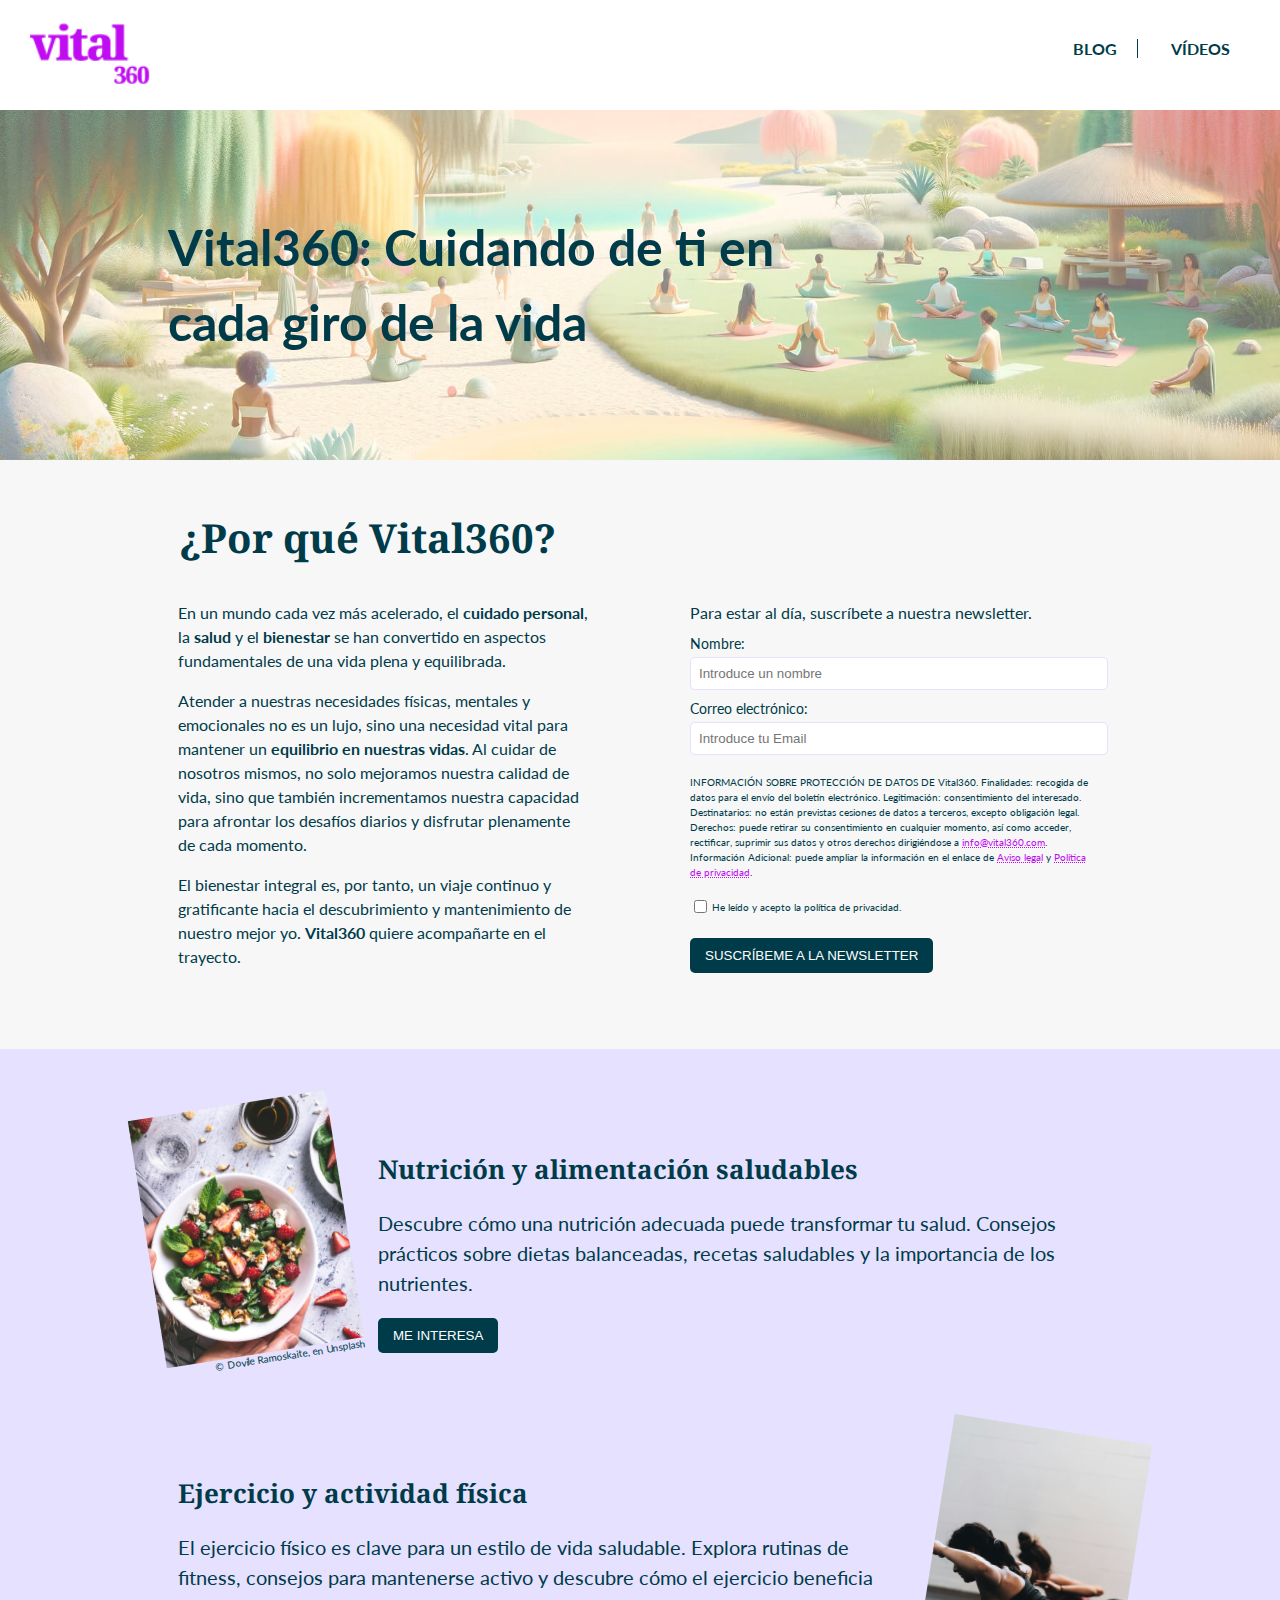
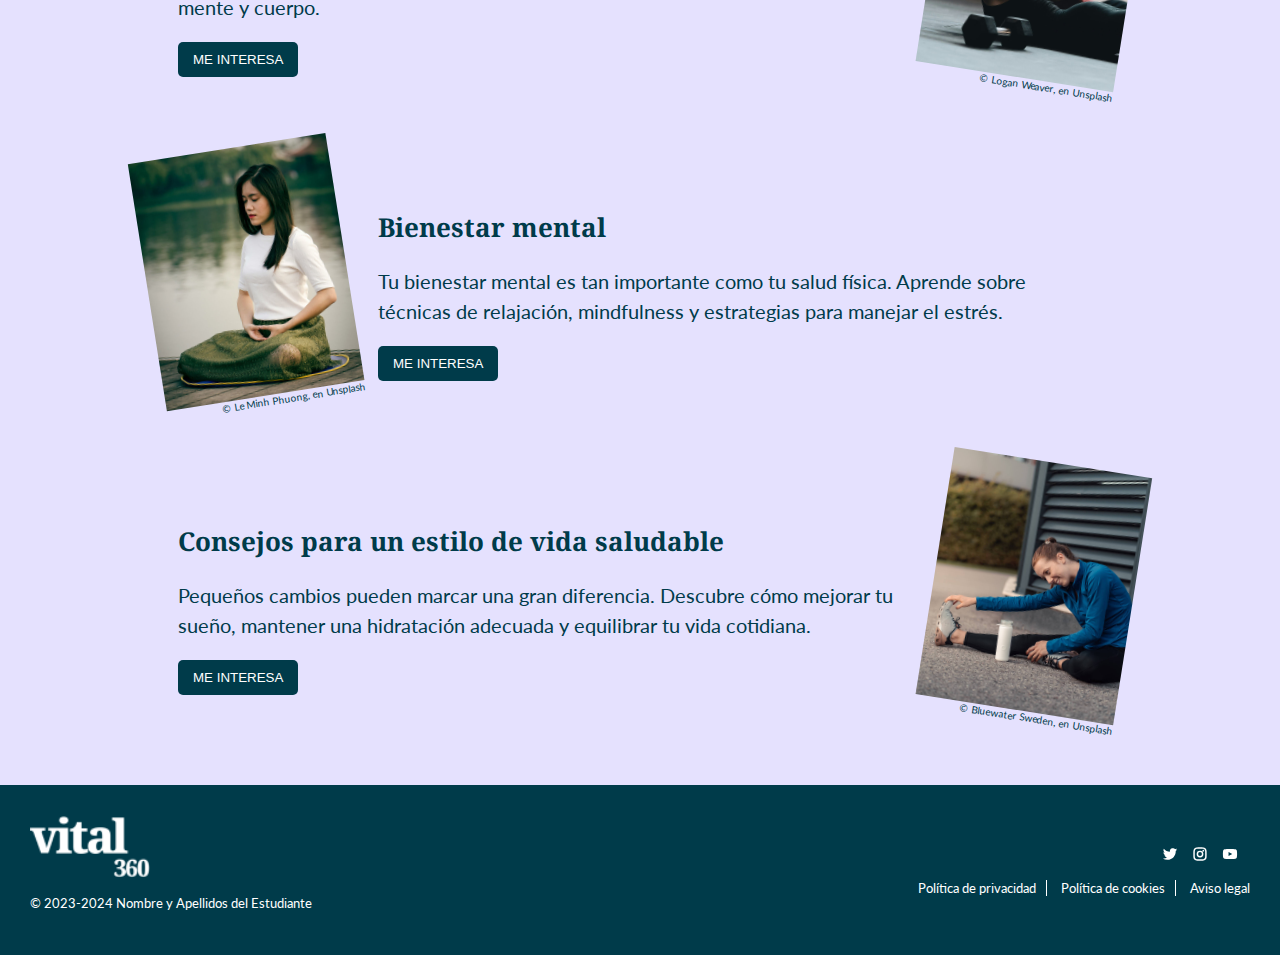
==== index.html @ b52afa06 "Add files via upload" ====
<!DOCTYPE html>
<html lang="es">

<head>
    <meta charset="UTF-8">
    <meta name="viewport" content="width=device-width, initial-scale=1.0">
    <link rel="stylesheet" href="css/styles.css">
    <link rel="stylesheet" href="https://fonts.googleapis.com/css2?family=Lato:wght@400;700;900&family=Noto+Serif:wght@400;700;900&display=swap">
    <meta name="description" content="Descripción breve de tu sitio web">
    <title>Vital360 - Tu Fuente de Salud y Bienestar</title>
    <link rel="icon" href="images/favicon.png" type="image/png">
</head>

<body>

    <header class="content">
        <div class="logo">
            <a href="index.html"><img src="images/logoVital360.svg" alt="Vital360 Logo"></a>
        </div>
        <nav>
            <ul>
                <li><a href="blog.html">Blog</a></li>
                <li><a href="videos.html">Vídeos</a></li>
            </ul>
        </nav>
    </header>

    <main>
        
        <div class="banner-section">
            <div class="banner-image-container">
                <img src="images/hero-image-home.jpg" alt="Hero Image">
            </div>
            <div class="banner-text">
                <p>Vital360: Cuidando de ti en cada giro de la vida</p>
            </div>
        </div>
        <h1 class="section-title">¿Por qué Vital360?</h1>

        <div class="content-section">

            <div class="column">
                <p>En un mundo cada vez más acelerado, el <b>cuidado personal</b>, la <b>salud</b> y el 
                    <b>bienestar</b> se han convertido en aspectos fundamentales de una vida plena y 
                    equilibrada. </p><p>
                    Atender a nuestras necesidades físicas, mentales y emocionales no es un lujo, 
                    sino una necesidad vital para mantener un <b>equilibrio en nuestras vidas</b>. Al 
                    cuidar de nosotros mismos, no solo mejoramos nuestra calidad de vida, sino 
                    que también incrementamos nuestra capacidad para afrontar los desafíos 
                    diarios y disfrutar plenamente de cada momento. </p> <p>
                    El bienestar integral es, por tanto, un viaje continuo y gratificante hacia el 
                    descubrimiento y mantenimiento de nuestro mejor yo.  <b>Vital360</b> quiere 
                    acompañarte en el trayecto.</p>
            </div>
            <div class="column">
                <form>
                    <p>Para estar al día, suscríbete a nuestra newsletter.</p>
                    <label for="nombre">Nombre:</label>
                    <input type="text" id="nombre" placeholder="Introduce un nombre">
    
                    <label for="email">Correo electrónico:</label>
                    <input type="email" id="email" placeholder="Introduce tu Email">
    
                    <p class="info">INFORMACIÓN SOBRE PROTECCIÓN DE DATOS DE Vital360. 
                        Finalidades: recogida de datos para el envío del boletín electrónico. 
                        Legitimación: consentimiento del interesado. Destinatarios: no están 
                        previstas cesiones de datos a terceros, excepto obligación legal. 
                        Derechos: puede retirar su consentimiento en cualquier momento, así 
                        como acceder, rectificar, suprimir sus datos y otros derechos 
                        dirigiéndose a <a href="mailto:info@vital360.com" target="_blank">info@vital360.com</a>. Información Adicional: puede ampliar 
                        la información en el enlace de <a href="#" target="_blank">Aviso legal</a> y <a href="#" target="_blank">Política de privacidad</a>.</p>
    
                        <label class="checkbox-label">
                            <input type="checkbox" required>
                            He leído y acepto la política de privacidad.
                        </label>
    
                    <button type="submit" >Suscríbeme a la newsletter</button>
                </form>
            </div>
        </div>

            
            <div class="special-grid">

                <div class="special-section">
                    <div class="rotated-image">
                        <img src="images/home-bloc1.jpg" alt="Imagen 1">
                        <p>Dovile Ramoskaite, en Unsplash</p>
                    </div>
                    <div class="special-content">
                        <h2>Nutrición y alimentación saludables</h2>
                        <p>Descubre cómo una nutrición adecuada puede transformar tu salud. Consejos 
                            prácticos sobre dietas balanceadas, recetas saludables y la importancia de los 
                            nutrientes.
                        </p>
                        <a href="#" target="_blank">
                            <button>Me interesa</button>
                        </a>
                    </div>
                </div>
            
                <div class="special-section reverse ">

                    <div class="special-content">
                        <h2>Ejercicio y actividad física</h2>
                        <p>El ejercicio físico es clave para un estilo de vida saludable. Explora rutinas de 
                            fitness, consejos para mantenerse activo y descubre cómo el ejercicio beneficia 
                            mente y cuerpo.                            
                        </p>
                        <a href="#" target="_blank">
                            <button>Me interesa</button>
                        </a>                    </div>
                    <div class="rotated-image reverse">
                        <img src="images/home-bloc2.jpg" alt="Imagen 2">
                        <p>Logan Weaver, en Unsplash</p>
                    </div>
                </div>

                <div class="special-section">
                    <div class="rotated-image">
                        <img src="images/home-bloc3.jpg" alt="Imagen 1">
                        <p>Le Minh Phuong, en Unsplash</p>
                    </div>
                    <div class="special-content">
                        <h2>Bienestar mental</h2>
                        <p>Tu bienestar mental es tan importante como tu salud física. Aprende sobre 
                            técnicas de relajación, mindfulness y estrategias para manejar el estrés.
                        </p>
                        <a href="#" target="_blank">
                            <button>Me interesa</button>
                        </a>
                    </div>
                </div>
            
                <div class="special-section reverse ">

                    <div class="special-content">
                        <h2>Consejos para un estilo de vida saludable</h2>
                        <p>Pequeños cambios pueden marcar una gran diferencia. Descubre cómo 
                            mejorar tu sueño, mantener una hidratación adecuada y equilibrar tu vida 
                            cotidiana.                           
                        </p>
                        <a href="#" target="_blank">
                            <button>Me interesa</button>
                        </a>                    </div>
                    <div class="rotated-image reverse">
                        <img src="images/home-bloc4.jpg" alt="Imagen 2">
                        <p>Bluewater Sweden, en Unsplash</p>
                    </div>
                </div>

            </div>
            
        
    </main>

<footer class="content">
        
        <div class="footer-info">
            <div class="logo">
                <img src="images/logoVital360-n.svg" alt="Vital360 Logo">
            </div>
                <p>&copy; 2023-2024 Nombre y Apellidos del Estudiante</p>
        </div>
        <div class="footer-menu">
            <div class="social-menu">
                <a href="#" target="_blank"><img src="images/twitter.svg" alt="Twitter"></a>
                <a href="#" target="_blank"><img src="images/instagram.svg" alt="Instagram"></a>
                <a href="#" target="_blank"><img src="images/youtube.svg" alt="YouTube"></a>
            </div>
            <div class="legal-menu">
                <a href="#" target="_blank">Política de privacidad</a>
                <a href="#" target="_blank">Política de cookies</a>
                <a href="#" target="_blank">Aviso legal</a>
            </div>
        </div>
    </footer>
</body>

</html>
---- css/styles.css ----
body {
    background-color: rgb(247, 247, 247);
    margin: 0;
    padding: 0;
    font-family: 'Lato', sans-serif;
}

.content {
    padding: 30px; 
}

header {
    background-color: white; 
    padding: 15px 0;
    display: flex;
    justify-content: space-between;
    align-items: center;
    max-height: 50px;
}

header nav ul li:not(:last-child) a {
    margin-right: 1px;
    border-right: 1px solid rgb(0, 59, 74); 
    padding-right: 20px;
}

header a {
    color: rgb(0, 59, 74); 
    text-transform: uppercase;
    font-weight: bold;
}

header a:hover {
    color: rgb(191, 12, 240); 
}

h1 {
    color: rgb(0, 59, 74);
    font-size: 32px;
    margin-top: 20px; 
    margin-left: 10px; 
    font-family: 'Noto Serif', serif; 
}

h2, h3 {
    font-family: 'Noto Serif', serif;
    font-weight: bold;
}

p, ul li {
    line-height: 1.5;
}

.logo img {
    width: 120px;
}

nav ul {
    list-style: none;
    display: flex;
}

nav ul li {
    margin-right: 20px;
}

nav ul li a {
    text-decoration: none;
}

.main {
    padding: 20px;
}


/* index */

.banner-section {
    position: relative;
    overflow: hidden;
    max-height: 500px;
    margin-bottom: -120px;
    z-index: -1;
}

.banner-image-container {
    height: 500px;
    overflow: hidden;
}

.banner-image-container img {
    width: 100%;
    height: 100%;
    object-fit: cover; 
    object-position: center center;
    transform: translateY(-30%);
}

.banner-text {
    position: absolute;
    top: 35%;
    left: 35%;
    transform: translate(-50%, -50%);
    font-size: 50px;
    color: rgb(0, 59, 74);
    font-weight: bolder;
    word-wrap: break-word;
    margin-left: 40px;
    width: 50%; 
}

@media (max-width: 900px) {
    .banner-image-container {
        height: 500px; 
    }
    .banner-text {
        font-size: 50px;
        font-weight: bolder;
        margin-left: 0px;
        width: auto; 
    }

}

@media (max-width: 600px) {
    .banner-image-container {
        height: 500px; 
    }
    .banner-text {
        font-size: 45px;
        font-weight: bolder;
        margin-left: 0px;
    }

}

/* formulario */

.content-section {
    display: flex;
    justify-content: center; 
    margin-right: 10vw;
    margin-left: 10vw;
    margin-bottom: 100px;
}

.content-section a {
    color: rgb(191, 12, 240);
    text-decoration: underline dotted;
}

.content-section a:hover {
    color: rgb(0, 59, 74);
    text-decoration: underline dotted;
    transition: color 0.3s ease;
}

.content-section .column {
    flex: 1;
    margin: 0 50px; 
}

.section-title {
    color: rgb(0, 59, 74);
    font-size: 40px; 
    margin-bottom: 20px; 
    margin-left: 14%;
}

.content-section form {
    max-width: 400px;
}

.content-section label {
    display: flex;
    margin-bottom: 5px;
    color: rgb(0, 59, 74);
    font-size: 14px;
}

.content-section label.checkbox-label {
    display: flex;
    margin-bottom: 5px;
    align-items: center; 
    color: rgb(0, 59, 74);
    font-size: 10px;
}

.content-section label.checkbox-label input[type="checkbox"] {
    width: auto;
    margin-right: 5px;
    margin-top: 10px;
    margin-bottom: 10px;
}

.content-section input {
    width: 100%;
    padding: 8px;
    margin-bottom: 10px;
    border: 1px solid rgb(229, 225, 254);
    border-radius: 5px;
}

.content-section p {
    color: rgb(0, 59, 74);
    font-size: 16px;
    margin-bottom: 10px;
}

.content-section .info {
    color: rgb(0, 59, 74);
    font-size: 10px;
    margin-bottom: 10px;
}

.content-section button {
    margin-top: 10px;
    background-color: rgb(0, 59, 74);
    color: white;
    padding: 10px 15px;
    border: none;
    cursor: pointer;
    text-transform: uppercase;
    border-radius: 5px;
}

.content-section button:hover {
    background-color: rgb(191, 12, 240);
}

@media (max-width: 900px) {
    .content-section {
        flex-direction: column; 
        align-items: flex-start; 
        margin-right: 0; 
        margin-left: 20px; 
    }

    .content-section .column {
        margin: 0; 
    }
    .section-title {
        color: rgb(0, 59, 74);
        font-size: 40px; 
        margin-bottom: 20px; 
        margin-left: 20px;
    }

}

/* seccion especial */

.special-grid {
    background-color: rgb(229, 225, 254);
    justify-content: center; 
    padding-top: 30px;
    margin-top: -30px;
    padding-bottom: 30px;
}

.special-section {
    display: flex;
    align-items: center;
    padding: 20px; 
    margin-right: 10vw;
    margin-left: 10vw;
}

.special-section p {
    color: rgb(0, 59, 74);
    font-size: 20px;
}

.special-section h2 {
    color: rgb(0, 59, 74);
}

.rotated-image {
    transform: rotate(-9deg); 
}

.rotated-image.reverse {
    transform: rotate(9deg); 
}

.rotated-image p::before {
    content: "\00a9"; 
    margin-right: 4px; 
}

.rotated-image p {
    font-size: 10px;
    position: relative;
    margin-top: -4px;    
    text-align: right;
    justify-content: left; 
}

.rotated-image img {
    height: auto;
    max-width: 200px;
    object-fit: contain;
}

.special-section h2 {
    font-size: 26px;
}

.special-section button {
    background-color: rgb(0, 59, 74);
    color: white;
    padding: 10px 15px;
    border: none;
    cursor: pointer;
    text-decoration: none; 
    display: inline-block; 
    text-transform: uppercase;
    border-radius: 5px;
}

.special-section button:hover {
    background-color: rgb(191, 12, 240);
}

.special-content {
    padding: 30px; 
}

@media (max-width: 900px) {

    .special-section {

        margin-right: 0;
        margin-left: 0;
    }
}

@media (max-width: 600px) {
    .rotated-image {
        transform: rotate(0); 
    }

    .rotated-image.reverse {
        transform: rotate(0); 
    }

    .rotated-image img {
        margin-top: 10px; 
        max-width: 100%; 
    }

    .special-section {
        display: block;
        align-items: center;
        margin-right: 0;
        margin-left: 0;
    }

    .special-section.reverse {
            display: flex;
            flex-direction: column-reverse; 
            align-items: center;
        }

    .special-content {
        padding: 0; 
    }
}

/* entrada */

.numbered-list {
    counter-reset: list-counter;
    padding-left: 0;
}
  
.numbered-list p {
    counter-increment: list-counter;
    position: relative;
    padding-left: 30px;
    margin-bottom: 15px;
}
  
.numbered-list p::before {
    content: counter(list-counter) ".";
    position: absolute;
    left: 0;
    width: 20px;
    text-align: right;
    font-weight: bold;
}

 .custom-section {
    display: flex;
    justify-content: center; 
    margin-top: 20px;
    margin-right: 10vw;
    margin-left: 10vw;
    margin-bottom: 100px;
}

.blockquote  {
    border-left: 3px solid rgb(191, 12, 240);
    padding-left: 20px;
    margin: 20px 20px 0px 60px;
    font-size: 20px;
    color: rgb(0, 59, 74);
}

.blockquote .author{
    font-size: 12px;
    margin: 10px 0px 0px 0px;
    font-style: italic; 
}

.custom-section h2 {
    color: rgb(0, 59, 74);
    font-size: 24px;
    margin: 10px;
    font-family: 'Lato', sans-serif;
}

.custom-section h3 {
    color: rgb(0, 59, 74);
    font-size: 24px;
    margin: 20px 0px 20px 10px;
}

.large-column p, ul li {
    color: rgb(0, 59, 74);    
    margin:  0px 12px 12px 12px;
}

.large-column a {
    color: rgb(191, 12, 240);
    text-decoration: underline dotted;
}

.large-column a:hover {
    color: rgb(0, 59, 74);
    text-decoration: underline dotted;
    transition: color 0.3s ease;
}

.large-column {
    flex: 2;
    margin-right: 20px;
    background-color: white;
    position: relative;
    padding-bottom: 20px;
}

.large-column .purple-box {
    background-color: rgb(229, 225, 254); 
    display: flex;
    flex-direction: column;
    margin: 20px;
}

.large-column .purple-box img {
    max-width: 100%;
    max-height: 100%;
    margin-bottom: 10px;
}

.large-column .purple-box h1 {
    color: rgb(0, 59, 74);
    font-size: 24px;
    margin-right: 10px;
}

.purple-box p {
    color: rgb(158, 157, 171);
    font-size: 12px; 
    margin:  0px 0px 12px 12px;
}

.breadcrumb {
    color: rgb(0, 59, 74);
    margin-left: 10%;
    margin-bottom: 30px;
    font-size: 14px;
}

.breadcrumb a {
    color: rgb(0, 59, 74);
    text-decoration: none;
    transition: color 0.3s ease;
}

.breadcrumb a:hover {
    color: rgb(191, 12, 240);
    text-decoration: none;
}

.purple-box a {
    color: rgb(0, 59, 74);
    font-size: 12px; 
    text-decoration: none;
}

.purple-box a:hover {
    color: rgb(191, 12, 240);
    font-size: 12px; 
    text-decoration: none;
}

.small-column {
    flex: 1;
}

.category-section {
    display: flex;
    margin-top: 20px;
    flex-wrap: wrap;

}

.category-section .badge a {
    text-decoration: none;
    display: inline-block;
    padding: 5px;
    background-color: white;
    color: rgb(0, 59, 74);
    font-size: 12px;
    margin: 5px;
    border: 1px solid rgb(0, 59, 74);
}

.category-section .badge a:hover {
    background-color: rgb(191, 12, 240);
    text-decoration: none; 
    color: white;
}


.custom-box.white-background {
    background-color: white;
    margin: 10px;
    flex: 1 1 calc(33.33% - 20px);
    box-sizing: border-box;
    border: 1px solid rgb(229, 225, 254);
    padding-bottom: 10px;
    position: relative;
}

.custom-box.white-background .image-container {
    position: relative;
}

.custom-box.white-background .badge {
    position: absolute;
}

.custom-box.white-background .badge a {
    text-decoration: none;
    display: inline-block;
    padding: 5px;
    background-color: rgb(0, 59, 74);
    color: white;
    font-size: 12px;
    margin: 10px;
}

.custom-box.white-background .badge a:hover {
    background-color: rgb(191, 12, 240);
    text-decoration: none; 
    color: white;
}

.custom-box.white-background img {
    width: 100%;
    height: auto;
}

.custom-box.white-background .author {
    color: rgb(158, 157, 171);
    margin-top: 10px;
    font-size: 12px; 
}

.custom-box.white-background h3 {
    color: rgb(0, 59, 74);
    font-size: 18px;
    margin: 10px;
    font-family: 'Noto Serif', serif;
}

.custom-box.white-background h3 a {
    color: rgb(0, 59, 74);
    text-decoration: none;
    transition: color 0.3s ease; 
    margin-left: 0px;
}

.custom-box.white-background h3 a:hover {
    color: rgb(191, 12, 240);
    text-decoration: none; 
}

.custom-box.white-background p {
    color: rgb(0, 59, 74);
    font-size: 14px;
    margin: 10px;
}


@media (max-width: 900px) {

    .custom-section {
        display: block;
        margin-right: 0;
        margin-left: 0;
    }
    .column-box {
        display: flex;
    }
    .large-column {
        margin-right: 0;
    }
    .breadcrumb {
        margin-left: 10px;
    }

    .blockquote  {
        border-left: 3px solid rgb(191, 12, 240);
        padding-left: 20px;
        margin: 20px 20px 0px 10px;
        font-size: 22px;
    }
}


@media (max-width: 600px) {

    .column-box {
        display: block;
    }
}

/* video */

.videos-container {
    display: flex;
    flex-wrap: wrap;
    justify-content: space-between;
}

.video-box {
    background-color: white;
    margin: 10px;
    flex: 1 1 calc(33.33% - 20px); 
    box-sizing: border-box;
    border: 1px solid rgb(229, 225, 254); 
    padding-bottom: 10px;
    min-width: 250px; 
}

.video-box h2 {
    color: rgb(0, 59, 74);
    font-size: 18px;
    margin-top: 10px;
    margin: 10px; 
}

.video-box p {
    color: rgb(0, 59, 74);
    font-size: 14px;
    margin: 10px; 
}

.video-box iframe {
    width: 100%;
    height: 315px; 
    border: 0; 
}

/* blog */

.blog-container {
    display: flex;
    flex-wrap: wrap;
    justify-content: space-between;
}

.blog-box {
    background-color: white;
    margin: 10px;
    flex: 1 1 calc(25% - 20px);
    box-sizing: border-box;
    border: 1px solid rgb(229, 225, 254);
    padding-bottom: 10px;
    position: relative; 
}

.blog-box.large {
    flex: 1 1 calc(50% - 20px); 
}

@media (max-width: 900px) {
    .blog-box,
    .blog-box.large {
        flex: 1 1 calc(50% - 20px); 
        min-width: calc(50% - 20px); 
        max-width: calc(50% - 20px); 
    }
    .blog-box.large {
        max-width: none; 
    }
}

@media (max-width: 600px) {
    .blog-container {
        flex-direction: column;
    }

    .blog-box {
        flex: 1 1 100%; 
        min-width: 100%; 
    }
}

/* badges */

.blog-box .badge {
    position: absolute;
}

.blog-box .badge a {
    text-decoration: none;
    display: inline-block;
    padding: 5px;
    background-color: rgb(0, 59, 74);
    color: white;
    font-size: 12px;
    margin: 10px;
}

.blog-box .badge a:hover {
    background-color: rgb(191, 12, 240);
    text-decoration: none; 
    color: white;
}


.blog-box img {
    width: 100%;
    height: auto;
}

.blog-box .author {
    color: rgb(158, 157, 171);
    margin-top: 10px;
    font-size: 12px; 
}

.blog-box h2 {
    color: rgb(0, 59, 74);
    font-size: 18px;
    margin: 10px;
}

.blog-box h2 a {
    color: rgb(0, 59, 74);
    text-decoration: none;
    transition: color 0.3s ease; 
    margin-left: 0px;
}

.blog-box h2 a:hover {
    color: rgb(191, 12, 240);
    text-decoration: none; 
}

.blog-box p {
    color: rgb(0, 59, 74);
    font-size: 14px;
    margin: 10px;
}

.read-more {
    color: rgb(191, 12, 240);
    text-decoration: underline dotted;
    display: block;
    margin: 10px;
    font-size: 14px;
}

.read-more::after {
    content: ' >';
}

.read-more:hover {
    color: rgb(0, 59, 74);
    text-decoration: underline dotted;
    transition: color 0.3s ease;
    font-size: 14px;
}

.blog-box .copyright-box::before {
    content: "\00a9"; 
    margin-right: 5px; 
}

.blog-box .copyright-box {
    position: absolute;
    bottom: 5px; 
    right: 5px; 
    background-color: rgba(158, 157, 171, 0.8);
    padding: 1px;
    color: rgb(0, 59, 74); 
    font-size: 12px; 
}


.image-container {
    position: relative;
}


/* paginacion */

.pagination {
    margin-top: 20px;
    display: flex;
    align-items: center;
    justify-content: center;
    margin-bottom: 60px;
    margin-top: 30px;
}

.page {
    display: inline-block;
    padding: 8px 12px;
    margin-right: 5px;
    text-decoration: none;
    color: rgb(0, 59, 74);
    border: 1px solid rgb(0, 59, 74);
    background-color: white;
    transition: background-color 0.3s ease, color 0.3s ease, border-color 0.3s ease;
}

.page:hover {
    background-color: rgb(191, 12, 240);
    color: white;
    border-color: rgb(191, 12, 240);
}

.current {
    background-color: rgb(191, 12, 240);
    color: white;
    border-color: rgb(191, 12, 240);
}




/* footer */

footer {
    background-color: rgb(0, 59, 74);
    color: white;
    padding: 20px 0;
    display: flex;
    justify-content: space-between;
    align-items: center;
}

.footer-info, .footer-menu {
    display: flex;
    flex-direction: column;
}

.social-menu {
    display: flex;
    justify-content: flex-end;
    align-items: center; 
    margin-bottom: 10px;
}

.social-menu img {
    margin-right: 10px;
    width: 20px; 
}

.legal-menu a:not(:last-child) {
    margin-right: 10px;
    border-right: 1px solid white; 
    padding-right: 10px; 
}

footer a, footer p {
    color: rgb(255, 255, 255);
    font-size: 0.8em; 
    text-decoration: none; 
}

footer a:hover {
    color: rgb(229, 225, 254); 
}

.social-menu img:hover {
    opacity: 0.7; 
}

@media (max-width: 600px) {
    footer {
        flex-direction: column;
    }

    .footer-info, .footer-menu {
        align-items: center; 
    }

    .legal-menu {
        display: flex;
        flex-direction: column;
        align-items: center; 
    }

    .legal-menu a:not(:last-child) {
        margin-right: 0;
        border-right: none; 
        padding-right: 0; 
    }

    .social-menu {
        margin-bottom: 0px;
    }
}
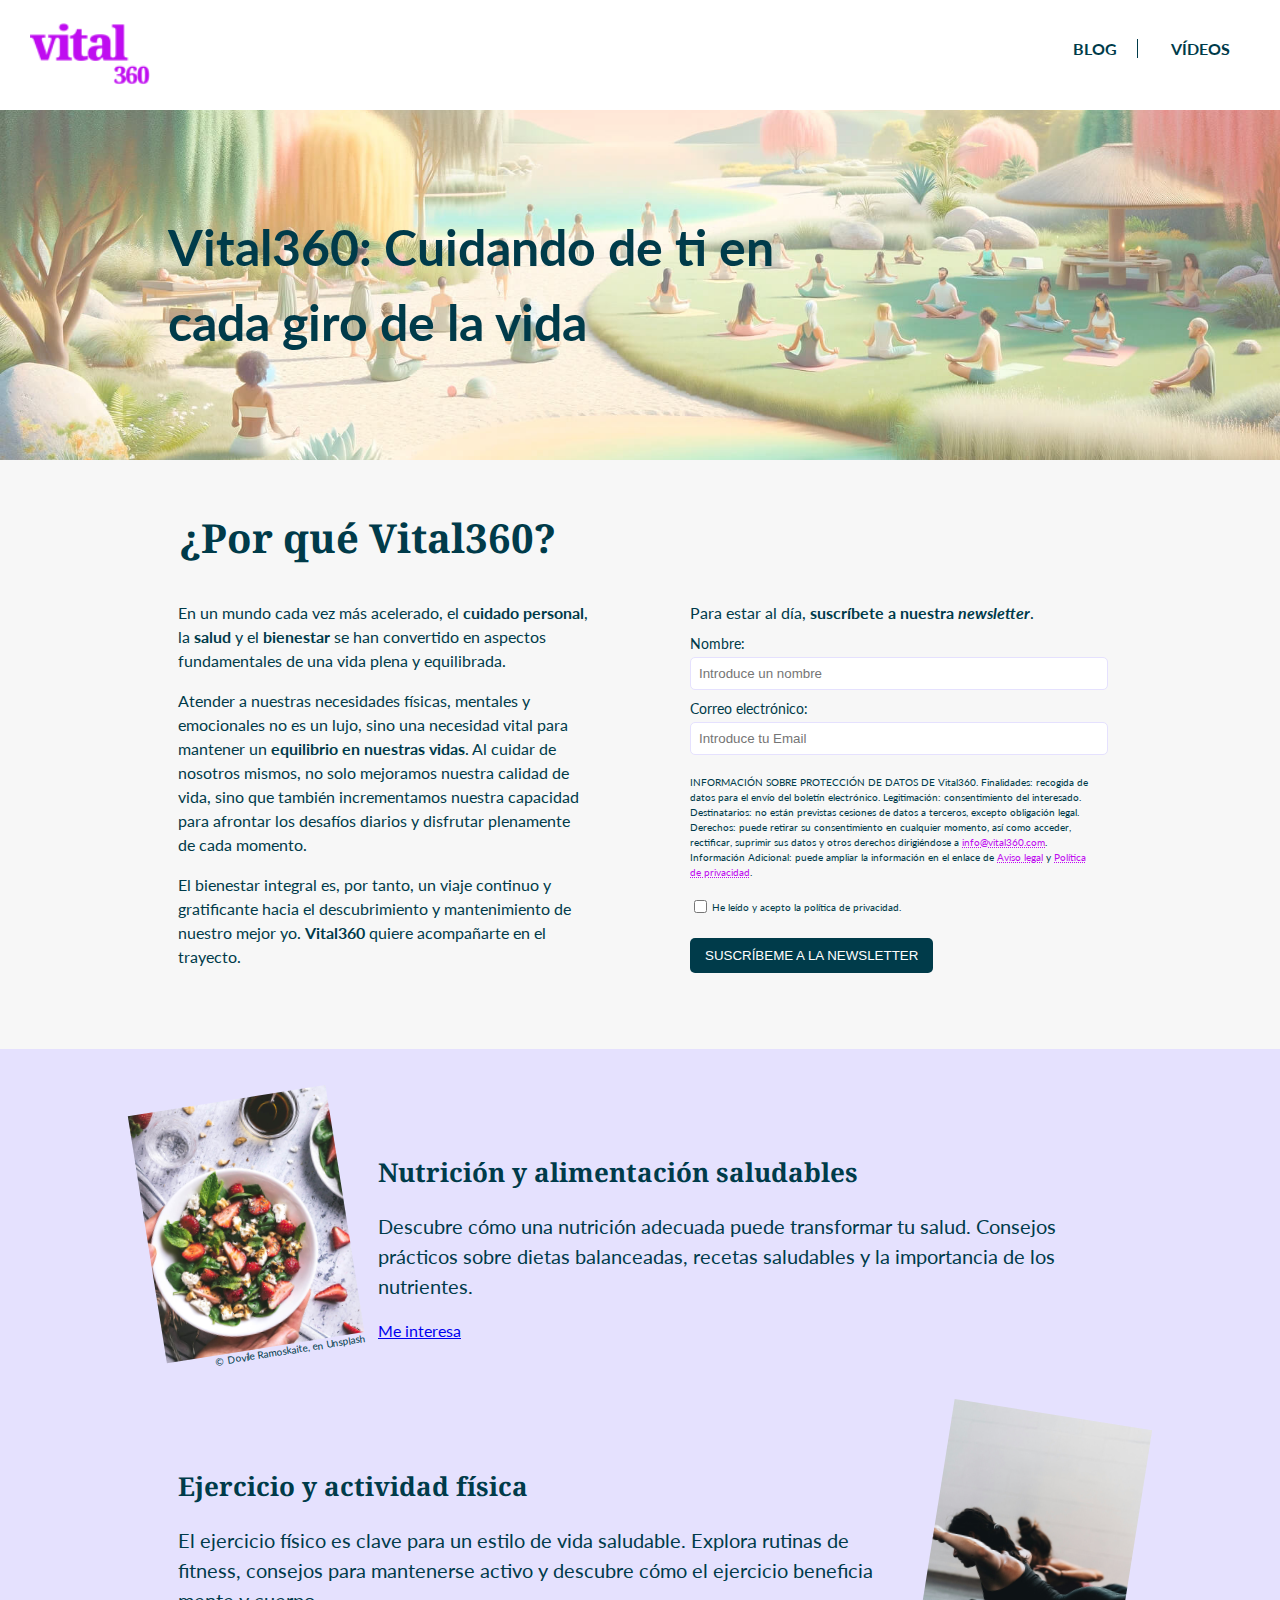
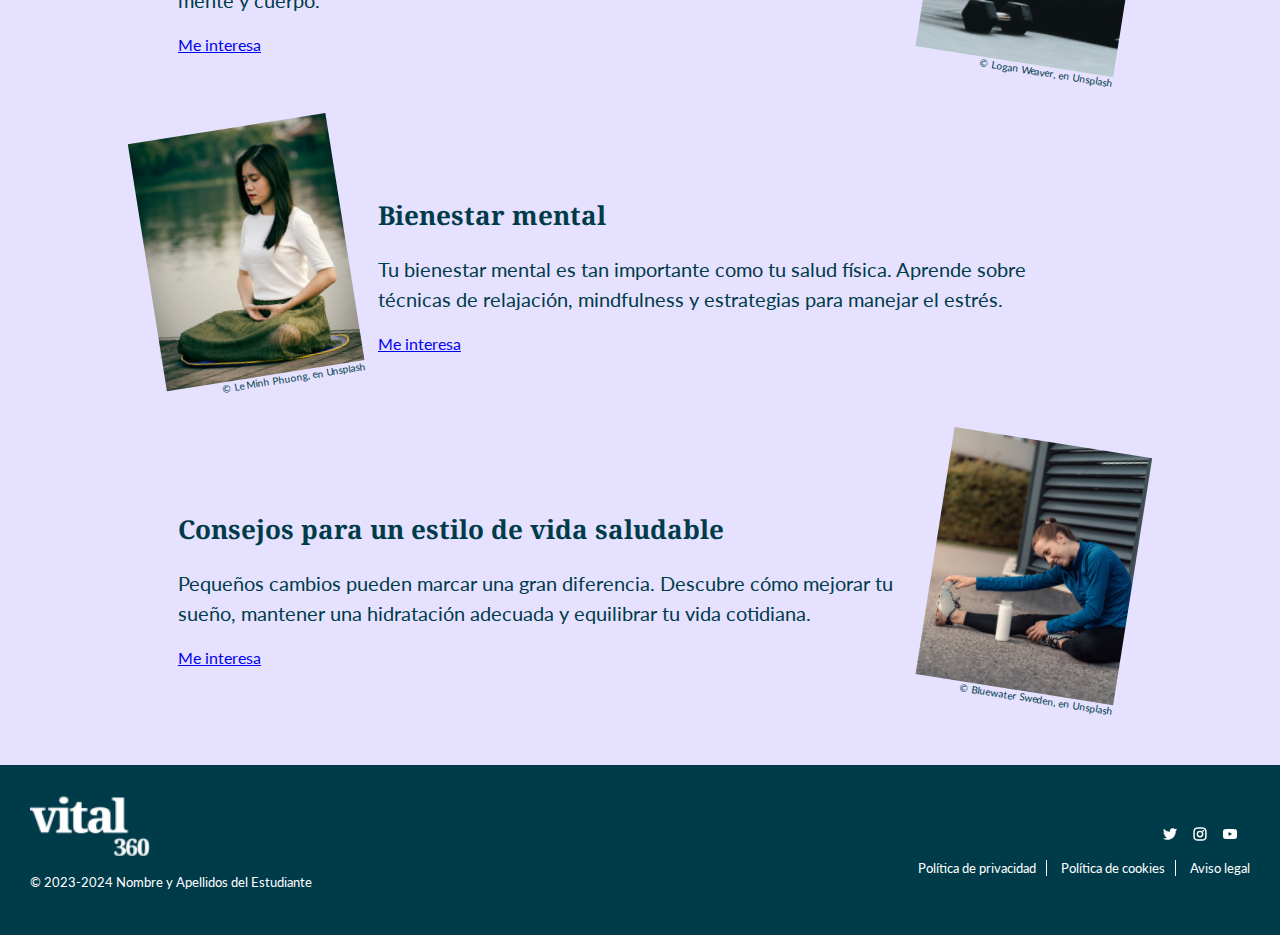
==== commit 94dc0896: "Add files via upload" ====
--- a/index.html
+++ b/index.html
@@ -35,6 +35,7 @@
                 <p>Vital360: Cuidando de ti en cada giro de la vida</p>
             </div>
         </div>
+        <section>
         <h1 class="section-title">¿Por qué Vital360?</h1>
 
         <div class="content-section">
@@ -54,7 +55,7 @@
             </div>
             <div class="column">
                 <form>
-                    <p>Para estar al día, suscríbete a nuestra newsletter.</p>
+                    <p>Para estar al día, <b>suscríbete a nuestra <em>newsletter</em></b>.</p>
                     <label for="nombre">Nombre:</label>
                     <input type="text" id="nombre" placeholder="Introduce un nombre">
     
@@ -79,7 +80,7 @@
                 </form>
             </div>
         </div>
-
+        </section>
             
             <div class="special-grid">
 
@@ -94,9 +95,8 @@
                             prácticos sobre dietas balanceadas, recetas saludables y la importancia de los 
                             nutrientes.
                         </p>
-                        <a href="#" target="_blank">
-                            <button>Me interesa</button>
-                        </a>
+                        <a href="#" target="_blank" class="button">Me interesa</a>
+
                     </div>
                 </div>
             
@@ -108,9 +108,9 @@
                             fitness, consejos para mantenerse activo y descubre cómo el ejercicio beneficia 
                             mente y cuerpo.                            
                         </p>
-                        <a href="#" target="_blank">
-                            <button>Me interesa</button>
-                        </a>                    </div>
+                        <a href="#" target="_blank" class="button">Me interesa</a>
+
+                        </div>
                     <div class="rotated-image reverse">
                         <img src="images/home-bloc2.jpg" alt="Imagen 2">
                         <p>Logan Weaver, en Unsplash</p>
@@ -127,9 +127,8 @@
                         <p>Tu bienestar mental es tan importante como tu salud física. Aprende sobre 
                             técnicas de relajación, mindfulness y estrategias para manejar el estrés.
                         </p>
-                        <a href="#" target="_blank">
-                            <button>Me interesa</button>
-                        </a>
+                        <a href="#" target="_blank" class="button">Me interesa</a>
+
                     </div>
                 </div>
             
@@ -141,9 +140,9 @@
                             mejorar tu sueño, mantener una hidratación adecuada y equilibrar tu vida 
                             cotidiana.                           
                         </p>
-                        <a href="#" target="_blank">
-                            <button>Me interesa</button>
-                        </a>                    </div>
+                        <a href="#" target="_blank" class="button">Me interesa</a>
+
+                        </div>
                     <div class="rotated-image reverse">
                         <img src="images/home-bloc4.jpg" alt="Imagen 2">
                         <p>Bluewater Sweden, en Unsplash</p>
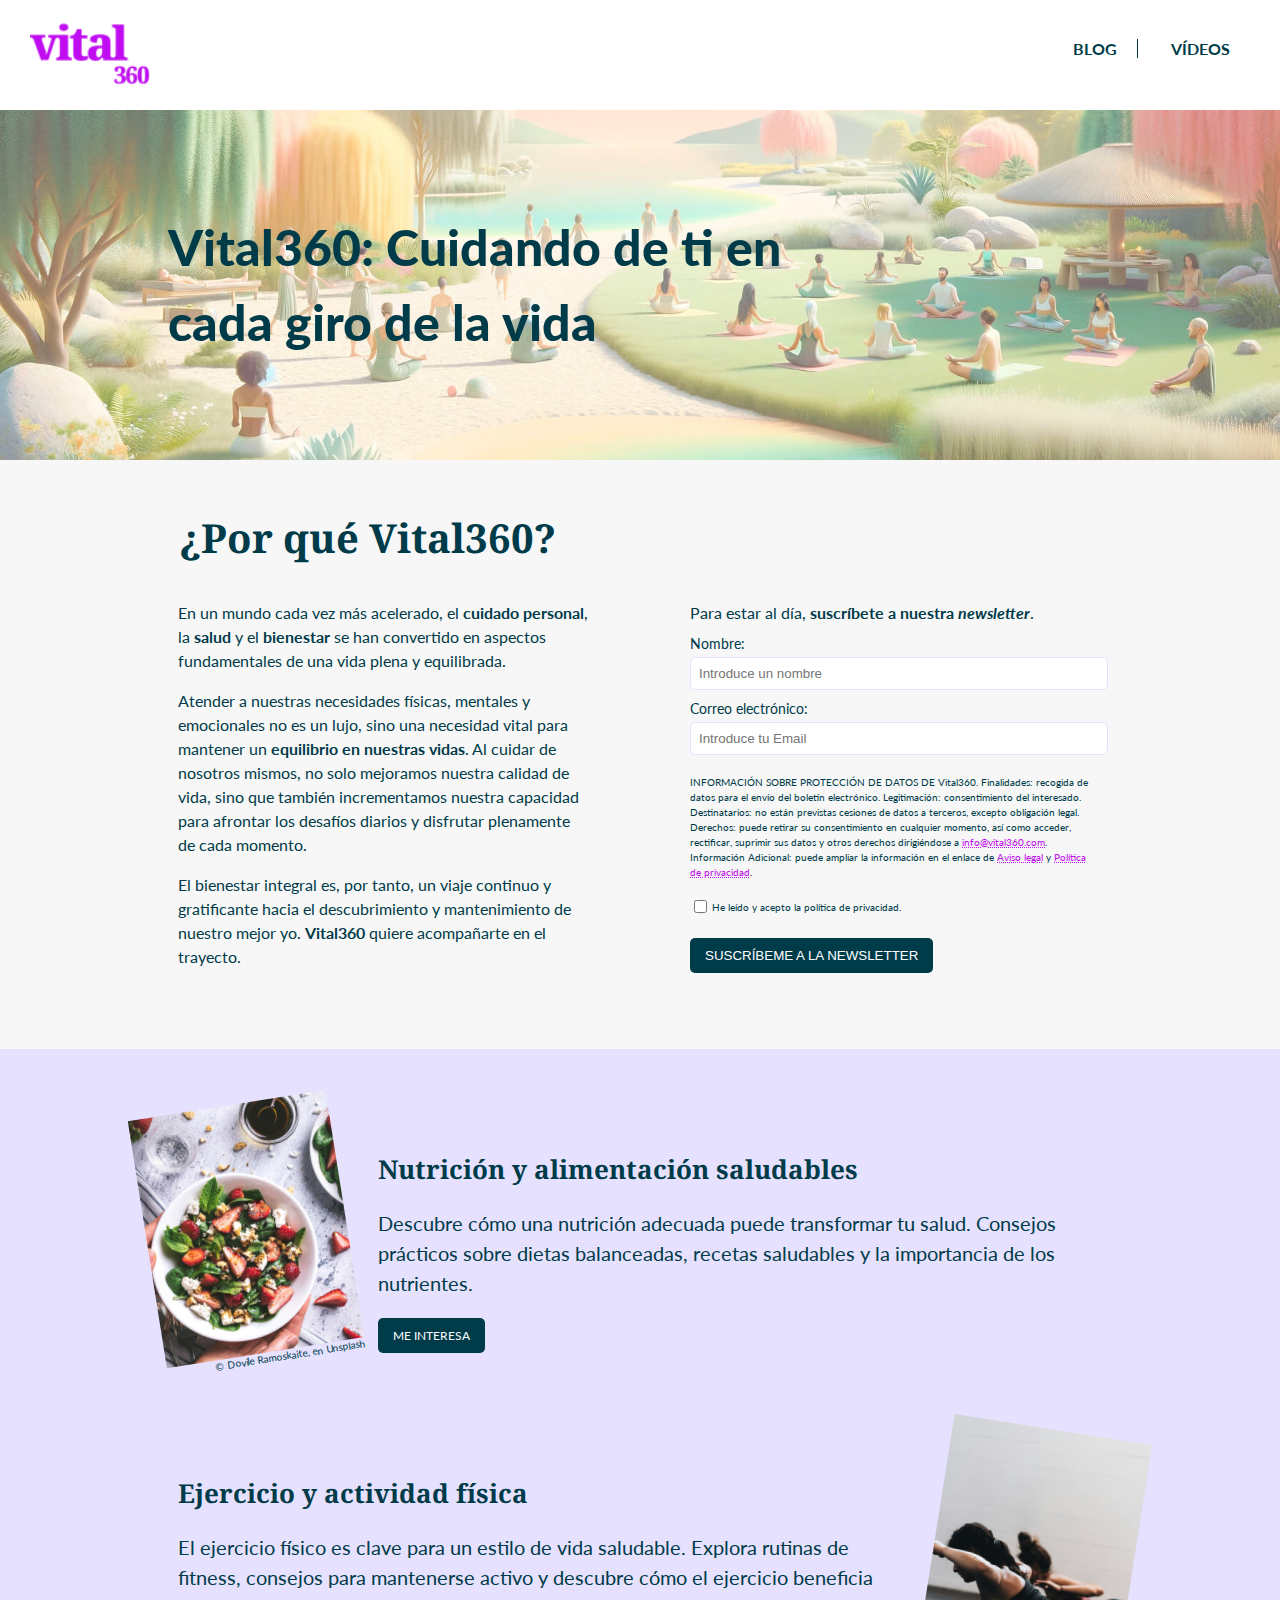
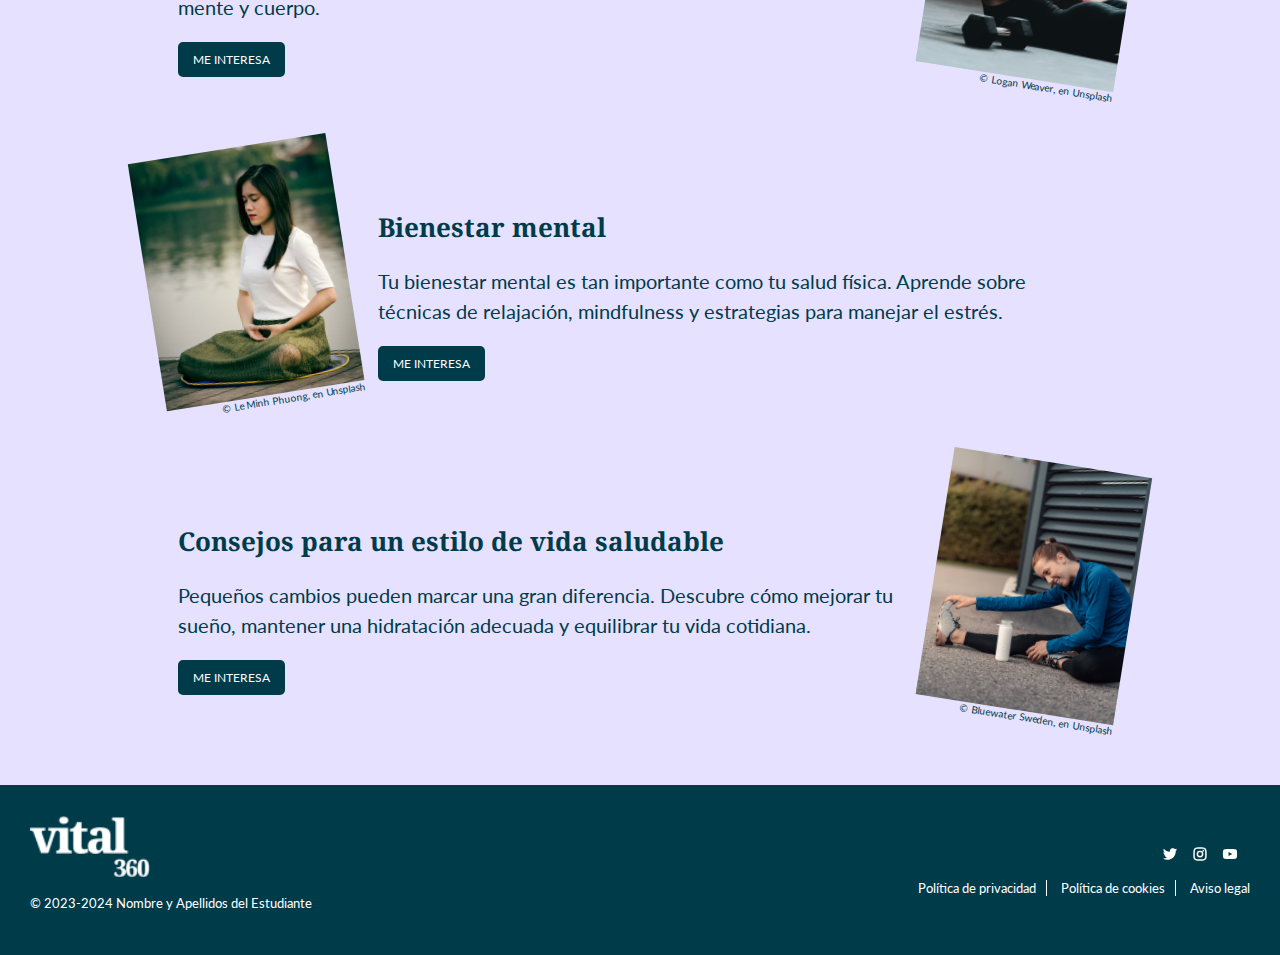
==== commit 80c6f842: "Add files via upload" ====
--- a/index.html
+++ b/index.html
@@ -35,7 +35,6 @@
                 <p>Vital360: Cuidando de ti en cada giro de la vida</p>
             </div>
         </div>
-        <section>
         <h1 class="section-title">¿Por qué Vital360?</h1>
 
         <div class="content-section">
@@ -80,7 +79,6 @@
                 </form>
             </div>
         </div>
-        </section>
             
             <div class="special-grid">
 
--- a/css/styles.css
+++ b/css/styles.css
@@ -103,7 +103,7 @@
     transform: translate(-50%, -50%);
     font-size: 50px;
     color: rgb(0, 59, 74);
-    font-weight: bolder;
+    font-weight: 900;
     word-wrap: break-word;
     margin-left: 40px;
     width: 50%; 
@@ -115,7 +115,7 @@
     }
     .banner-text {
         font-size: 50px;
-        font-weight: bolder;
+        font-weight: 900;
         margin-left: 0px;
         width: auto; 
     }
@@ -128,7 +128,7 @@
     }
     .banner-text {
         font-size: 45px;
-        font-weight: bolder;
+        font-weight: 900;
         margin-left: 0px;
     }
 
@@ -306,7 +306,7 @@
     font-size: 26px;
 }
 
-.special-section button {
+.special-section .button {
     background-color: rgb(0, 59, 74);
     color: white;
     padding: 10px 15px;
@@ -316,9 +316,10 @@
     display: inline-block; 
     text-transform: uppercase;
     border-radius: 5px;
-}
-
-.special-section button:hover {
+    font-size: 12px;
+}
+
+.special-section .button:hover {
     background-color: rgb(191, 12, 240);
 }
 
@@ -431,6 +432,12 @@
     margin:  0px 12px 12px 12px;
 }
 
+.large-column .intro {
+    color: rgb(0, 59, 74);    
+    margin:  0px 12px 12px 12px;
+    font-size: 20px;
+}
+
 .large-column a {
     color: rgb(191, 12, 240);
     text-decoration: underline dotted;
@@ -831,8 +838,8 @@
 
 .page {
     display: inline-block;
-    padding: 8px 12px;
-    margin-right: 5px;
+    padding: 8px 10px;
+    margin-right: 10px;
     text-decoration: none;
     color: rgb(0, 59, 74);
     border: 1px solid rgb(0, 59, 74);
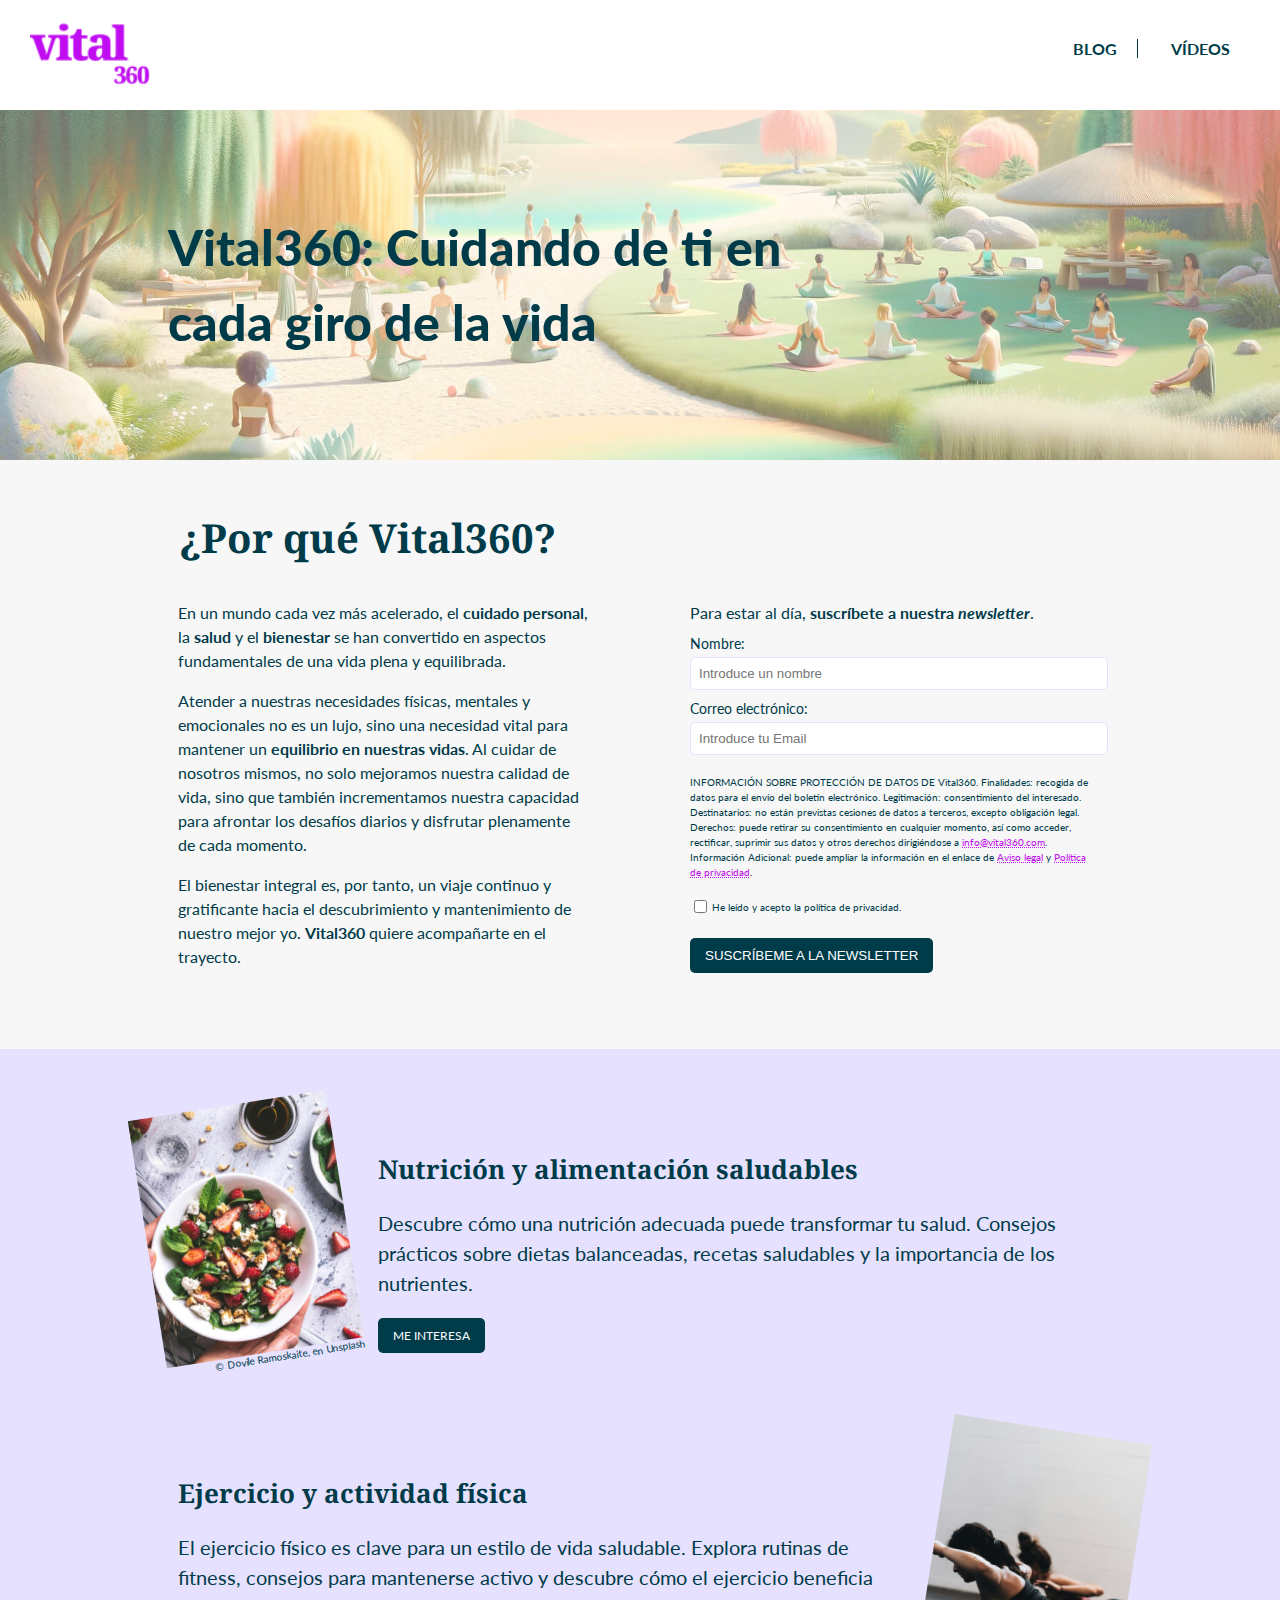
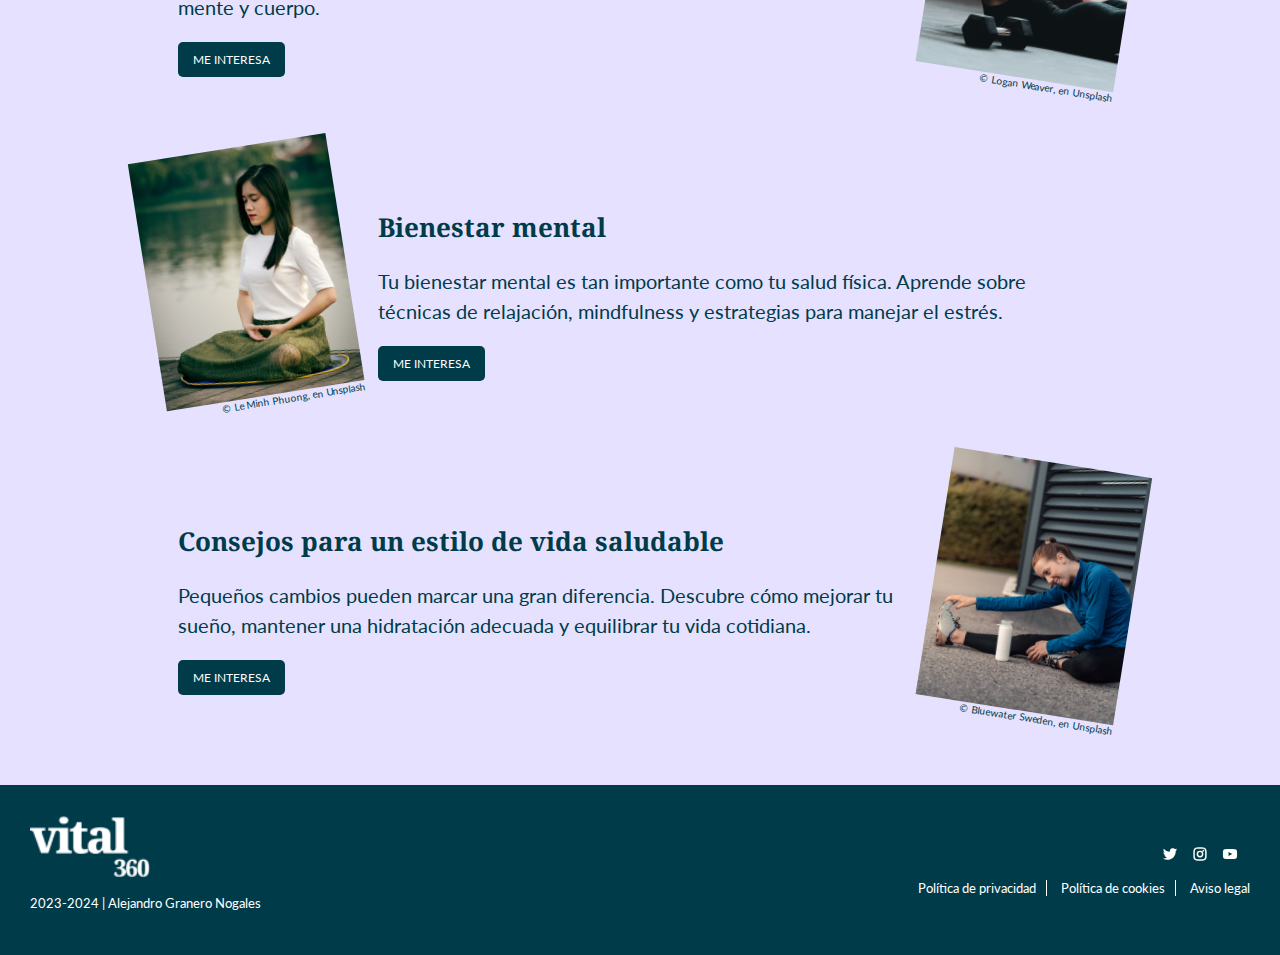
==== commit 27ddd371: "Add files via upload" ====
--- a/index.html
+++ b/index.html
@@ -158,7 +158,7 @@
             <div class="logo">
                 <img src="images/logoVital360-n.svg" alt="Vital360 Logo">
             </div>
-                <p>&copy; 2023-2024 Nombre y Apellidos del Estudiante</p>
+            <p>2023-2024 | Alejandro Granero Nogales</p>
         </div>
         <div class="footer-menu">
             <div class="social-menu">
--- a/css/styles.css
+++ b/css/styles.css
@@ -484,7 +484,7 @@
 
 .breadcrumb {
     color: rgb(0, 59, 74);
-    margin-left: 10%;
+    margin-left: 11%;
     margin-bottom: 30px;
     font-size: 14px;
 }
@@ -626,7 +626,7 @@
         margin-right: 0;
     }
     .breadcrumb {
-        margin-left: 10px;
+        margin-left: 5px;
     }
 
     .blockquote  {
